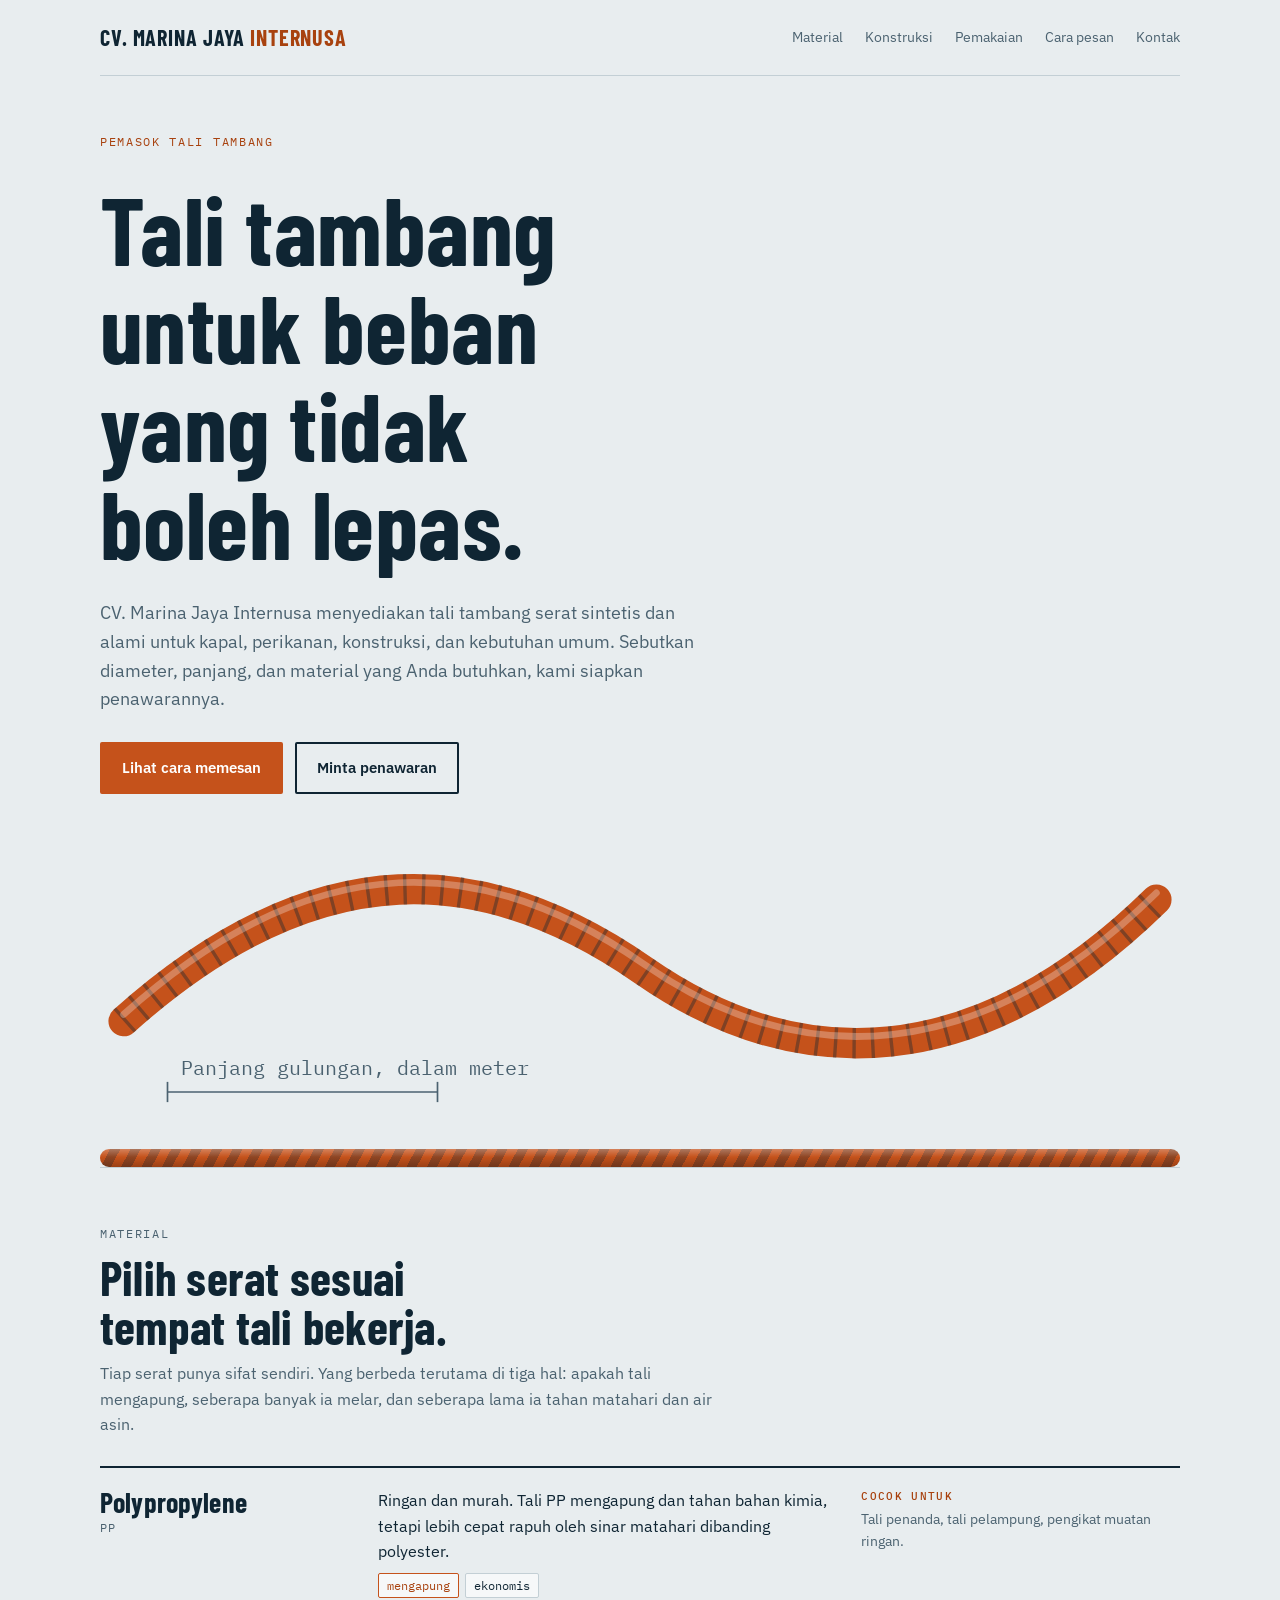
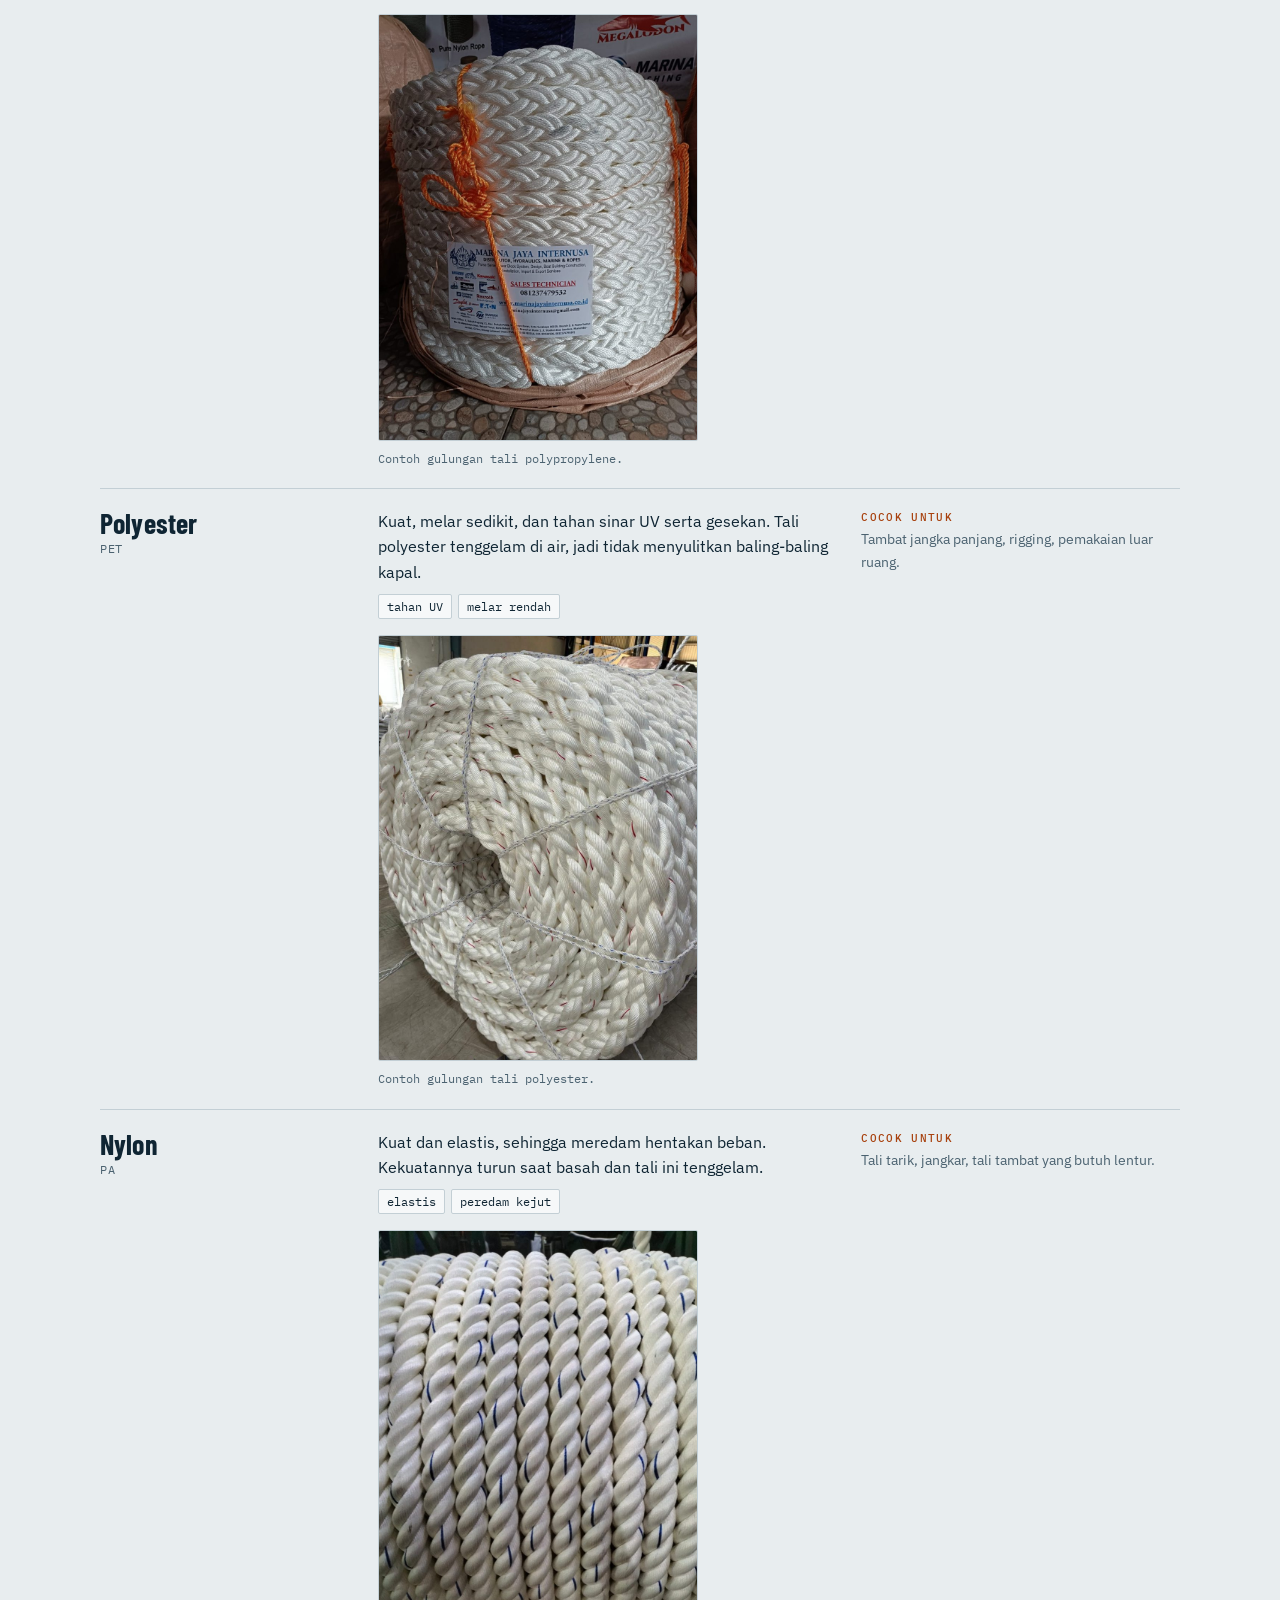
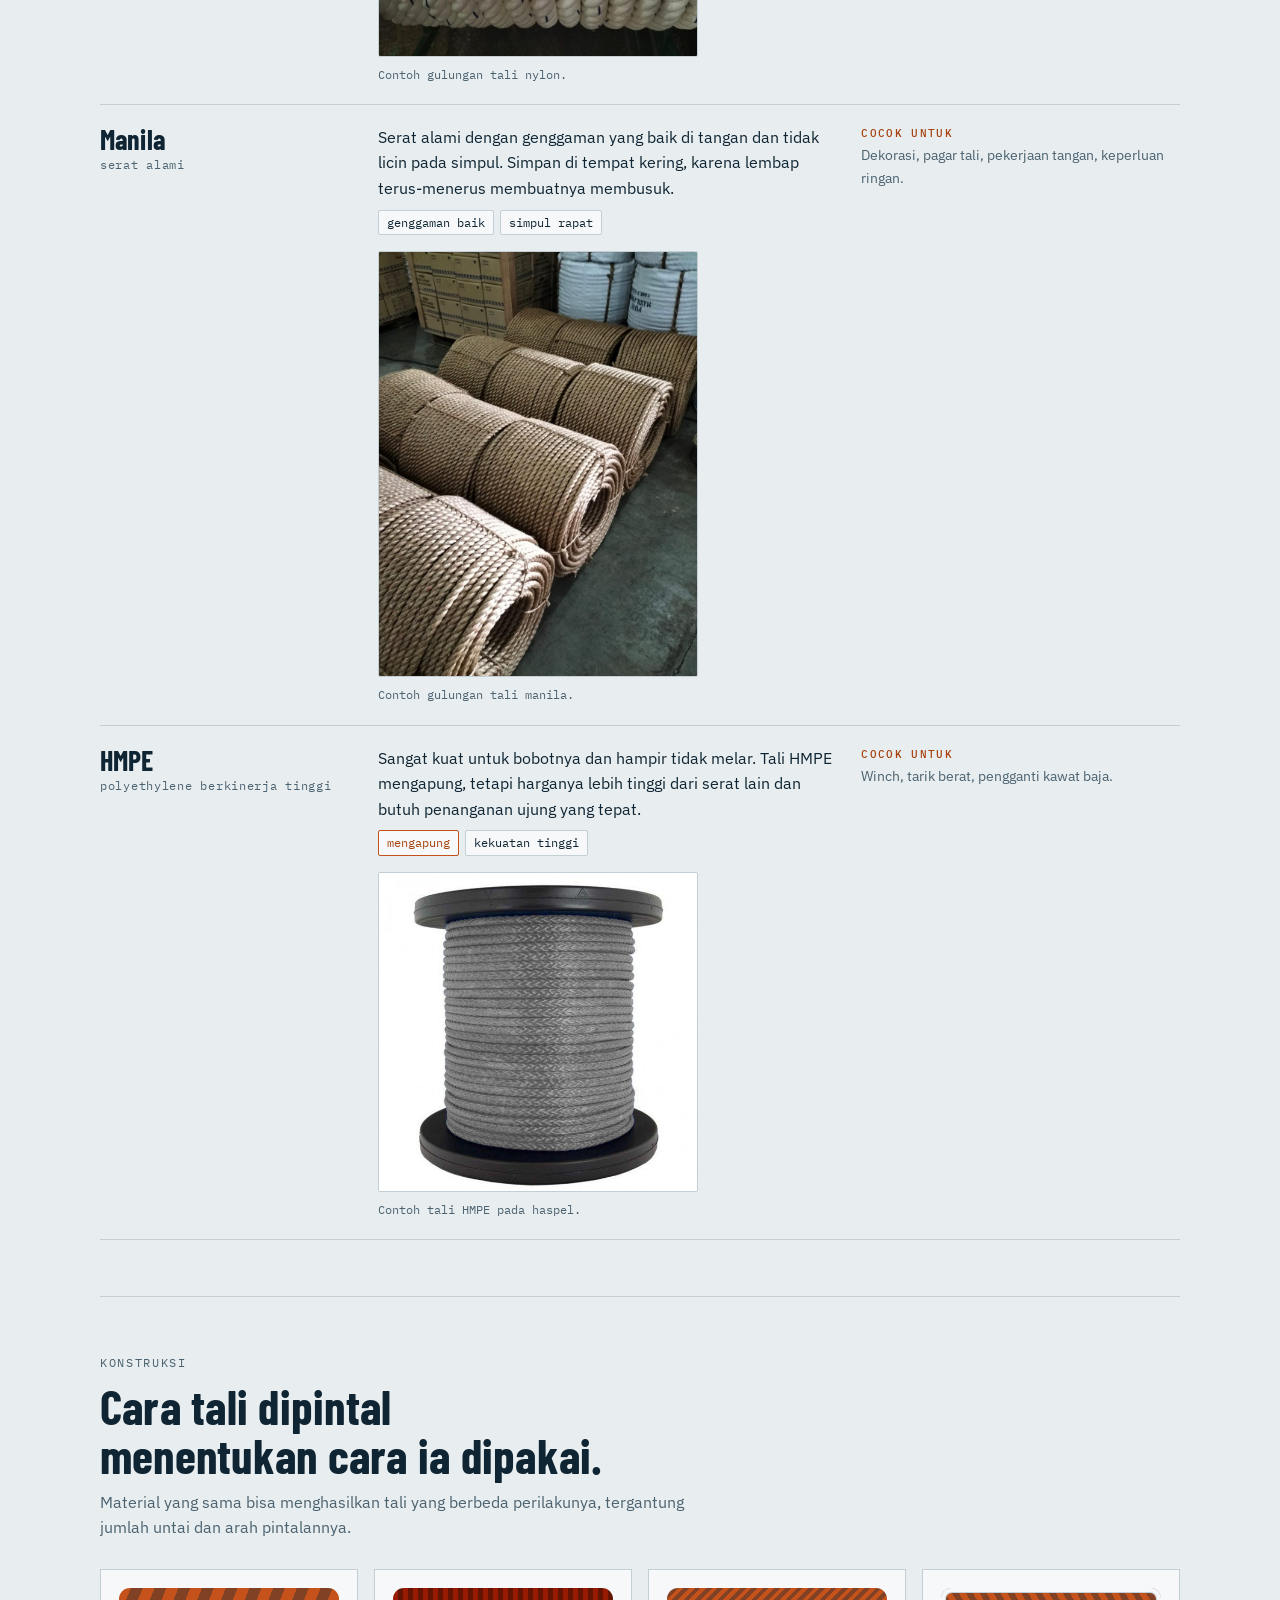
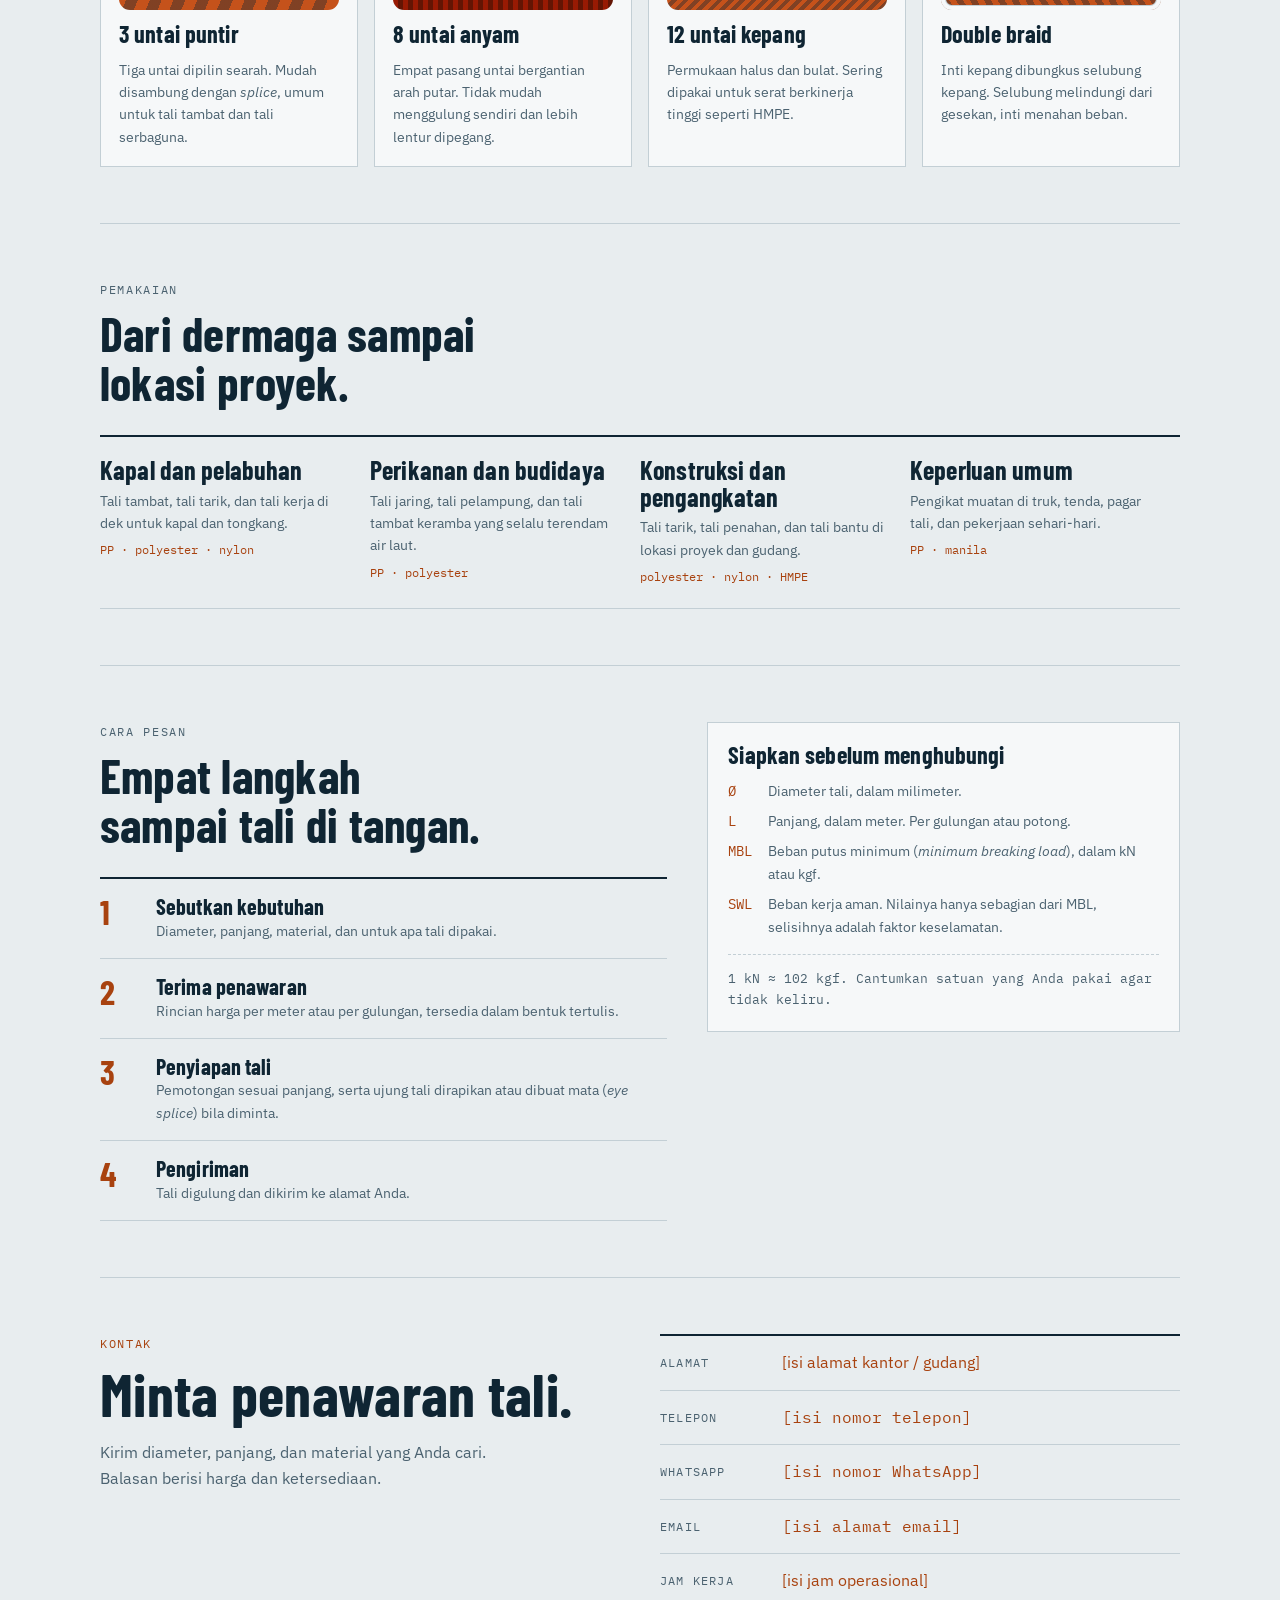
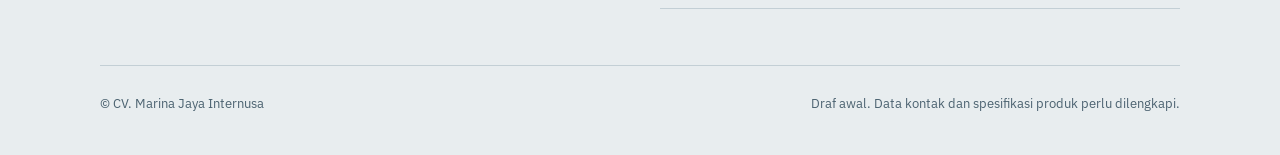
==== index.html @ fa36a3ee "Add files via upload" ====
<!doctype html><html><head><meta charset=utf8><meta name=viewport content="width=device-width,initial-scale=1,viewport-fit=cover"><style>:root{color-scheme:light;box-sizing:border-box;padding-top:env(safe-area-inset-top,0px);padding-bottom:env(safe-area-inset-bottom,0px)}html{scroll-padding-top:env(safe-area-inset-top,0px)}body{margin:0;padding:0;font:14px -apple-system,BlinkMacSystemFont,sans-serif;background:#fff;color:#000}img{max-width:100%}[hidden]:not([hidden=until-found i]){display:none!important}</style></head><body>
<title>CV. Marina Jaya Internusa</title>
<meta name="claude:viewport-fit-sides" content="cover">
<link rel="preconnect" href="https://fonts.googleapis.com">
<link rel="preconnect" href="https://fonts.gstatic.com" crossorigin>
<link rel="stylesheet" href="https://fonts.googleapis.com/css2?family=Barlow+Condensed:wght@500;600;700&family=IBM+Plex+Mono:wght@400;500&family=IBM+Plex+Sans:wght@400;500;600&display=swap">
<style>
/* Layout: lembar spesifikasi tali. Satu pita tali puntir di hero, sisanya baris-baris data yang rapi. */
:root {
  --bg: #E8EDEF;
  --surface: #F6F8F9;
  --fg: #0F2533;
  --muted: #4B6270;
  --line: #C3CFD5;
  --accent: #C5521B;
  --accent-fg: #FFFFFF;
  --accent-text: #A8420F;
  --strand: #0F2533;
  --f-display: "Barlow Condensed", "Arial Narrow", Arial, sans-serif;
  --f-body: "IBM Plex Sans", system-ui, -apple-system, "Segoe UI", sans-serif;
  --f-mono: "IBM Plex Mono", ui-monospace, "SFMono-Regular", Menlo, Consolas, monospace;
}
@media (prefers-color-scheme: dark) {
  :root:not([data-theme="light"]) {
    --bg: #0C1B25;
    --surface: #12242F;
    --fg: #E4ECEE;
    --muted: #9DB1BB;
    --line: #264252;
    --accent: #E0763A;
    --accent-fg: #0C1B25;
    --accent-text: #F09A66;
    --strand: #06121A;
    color-scheme: dark;
  }
}
:root[data-theme="dark"] {
  --bg: #0C1B25;
  --surface: #12242F;
  --fg: #E4ECEE;
  --muted: #9DB1BB;
  --line: #264252;
  --accent: #E0763A;
  --accent-fg: #0C1B25;
  --accent-text: #F09A66;
  --strand: #06121A;
  color-scheme: dark;
}

* { box-sizing: border-box; }
body {
  background: var(--bg);
  color: var(--fg);
  font-family: var(--f-body);
  font-size: 16px;
  line-height: 1.6;
  padding-left: max(16px, env(safe-area-inset-left, 0px));
  padding-right: max(16px, env(safe-area-inset-right, 0px));
  padding-block: 0;
}
.wrap { max-width: 1080px; margin: 0 auto; }
h1, h2, h3 { font-family: var(--f-display); font-weight: 700; line-height: 1.02; margin: 0; text-wrap: balance; letter-spacing: 0.005em; }
p { margin: 0; }
a { color: inherit; }
:focus-visible { outline: 3px solid var(--accent); outline-offset: 3px; }
.mono { font-family: var(--f-mono); font-variant-numeric: tabular-nums; }
.eyebrow { font-family: var(--f-mono); font-size: 12px; letter-spacing: 0.14em; text-transform: uppercase; color: var(--accent-text); }

/* header */
.top { display: flex; flex-wrap: wrap; align-items: center; justify-content: space-between; gap: 12px 24px; padding-block: 20px; border-bottom: 1px solid var(--line); }
.brand { font-family: var(--f-display); font-weight: 700; font-size: 22px; letter-spacing: 0.04em; text-transform: uppercase; text-decoration: none; }
.brand span { color: var(--accent-text); }
.nav { display: flex; flex-wrap: wrap; gap: 6px 22px; font-size: 14px; }
.nav a { text-decoration: none; color: var(--muted); padding-block: 4px; }
.nav a:hover { color: var(--fg); }

/* hero */
.hero { padding-block: 56px 40px; display: grid; gap: 28px; }
.hero h1 { font-size: clamp(44px, 9vw, 96px); max-width: 14ch; }
.hero p.lead { max-width: 56ch; color: var(--muted); font-size: 18px; }
.cta-row { display: flex; flex-wrap: wrap; gap: 12px; }
.btn { display: inline-block; font-family: var(--f-body); font-weight: 600; font-size: 15px; text-decoration: none; padding: 12px 20px; border: 2px solid var(--fg); border-radius: 2px; }
.btn.primary { background: var(--accent); color: var(--accent-fg); border-color: var(--accent); }
.btn:hover { filter: brightness(1.08); }
.rope-art { width: 100%; height: auto; display: block; }
.rope-art .core { fill: none; stroke: var(--accent); stroke-width: 18; stroke-linecap: round; }
.rope-art .twist { fill: none; stroke: var(--strand); stroke-width: 18; stroke-opacity: 0.38; stroke-dasharray: 2 9; }
.rope-art .shine { fill: none; stroke: #fff; stroke-opacity: 0.28; stroke-width: 4; stroke-linecap: round; transform: translate(0, -4px); }
.rope-art .dim { stroke: var(--muted); stroke-width: 1; fill: none; }
.rope-art text { fill: var(--muted); font-family: var(--f-mono); font-size: 12px; }

/* twisted band divider */
.band { height: 18px; border-radius: 9px; background:
  linear-gradient(180deg, rgba(255,255,255,.28), rgba(255,255,255,0) 45%, rgba(0,0,0,.22)),
  repeating-linear-gradient(118deg, var(--accent) 0 9px, color-mix(in srgb, var(--accent) 70%, var(--strand)) 9px 18px); }

/* sections */
section { padding-block: 56px; border-top: 1px solid var(--line); }
.sec-head { display: grid; gap: 10px; margin-bottom: 28px; max-width: 62ch; }
.sec-head h2 { font-size: clamp(32px, 5vw, 48px); }
.sec-head p { color: var(--muted); }

/* material rows */
.rows { display: grid; border-top: 2px solid var(--fg); }
.row { display: grid; grid-template-columns: minmax(0, 1.1fr) minmax(0, 2fr) minmax(0, 1.4fr); gap: 8px 28px; padding-block: 20px; border-bottom: 1px solid var(--line); }
.row h3 { font-size: 28px; }
.row h3 small { display: block; font-family: var(--f-mono); font-weight: 400; font-size: 12px; letter-spacing: 0.06em; color: var(--muted); margin-top: 6px; }
.row .use { font-size: 14px; color: var(--muted); }
.row .use b { display: block; font-family: var(--f-mono); font-weight: 500; font-size: 11px; letter-spacing: 0.12em; text-transform: uppercase; color: var(--accent-text); margin-bottom: 2px; }
.tags { display: flex; flex-wrap: wrap; gap: 6px; margin-top: 8px; }
.tag { font-family: var(--f-mono); font-size: 12px; padding: 2px 8px; border: 1px solid var(--line); border-radius: 2px; background: var(--surface); }
.tag.float { border-color: var(--accent); color: var(--accent-text); }

.photo { margin: 16px 0 0; max-width: 320px; }
.photo img { display: block; width: 100%; height: auto; aspect-ratio: 3 / 4; object-fit: cover; border: 1px solid var(--line); border-radius: 2px; background: var(--surface); }
.photo.sq img { aspect-ratio: 1 / 1; }
.photo figcaption { margin-top: 8px; font-family: var(--f-mono); font-size: 12px; color: var(--muted); }

/* constructions */
.cons { display: grid; grid-template-columns: repeat(auto-fit, minmax(220px, 1fr)); gap: 16px; }
.con { background: var(--surface); border: 1px solid var(--line); padding: 18px; display: grid; gap: 12px; align-content: start; min-width: 0; }
.con h3 { font-size: 24px; }
.con p { font-size: 14px; color: var(--muted); }
.con .sample { height: 22px; border-radius: 11px; }
.s3 { background: repeating-linear-gradient(112deg, var(--accent) 0 11px, color-mix(in srgb, var(--accent) 62%, var(--strand)) 11px 22px); }
.s8 { background: repeating-linear-gradient(90deg, var(--accent) 0 5px, color-mix(in srgb, var(--accent) 62%, var(--strand)) 5px 10px), var(--accent); background-blend-mode: multiply; }
.s12 { background: repeating-linear-gradient(135deg, var(--accent) 0 4px, color-mix(in srgb, var(--accent) 62%, var(--strand)) 4px 8px); }
.sdb { background: repeating-linear-gradient(60deg, var(--accent) 0 6px, color-mix(in srgb, var(--accent) 62%, var(--strand)) 6px 12px); box-shadow: inset 0 0 0 4px var(--surface), inset 0 0 0 5px var(--line); }

/* uses */
.uses { display: grid; grid-template-columns: repeat(auto-fit, minmax(240px, 1fr)); gap: 0; border-top: 2px solid var(--fg); }
.use-item { padding: 20px 20px 22px 0; border-bottom: 1px solid var(--line); display: grid; gap: 6px; align-content: start; min-width: 0; }
.use-item h3 { font-size: 26px; }
.use-item p { font-size: 14px; color: var(--muted); }
.use-item .mono { font-size: 12px; color: var(--accent-text); }

/* order steps */
.split { display: grid; grid-template-columns: minmax(0, 1.2fr) minmax(0, 1fr); gap: 40px; }
.steps { list-style: none; margin: 0; padding: 0; display: grid; gap: 0; counter-reset: s; border-top: 2px solid var(--fg); }
.steps li { counter-increment: s; display: grid; grid-template-columns: 44px minmax(0, 1fr); gap: 12px; padding-block: 16px; border-bottom: 1px solid var(--line); }
.steps li::before { content: counter(s); font-family: var(--f-display); font-weight: 700; font-size: 34px; line-height: 1; color: var(--accent-text); }
.steps h3 { font-size: 22px; margin-bottom: 2px; }
.steps p { font-size: 14px; color: var(--muted); }
.spec { background: var(--surface); border: 1px solid var(--line); padding: 20px; align-self: start; min-width: 0; }
.spec h3 { font-size: 24px; margin-bottom: 12px; }
.spec dl { margin: 0; display: grid; grid-template-columns: auto minmax(0, 1fr); gap: 8px 16px; font-size: 14px; }
.spec dt { font-family: var(--f-mono); color: var(--accent-text); }
.spec dd { margin: 0; color: var(--muted); }
.note { margin-top: 16px; padding-top: 14px; border-top: 1px dashed var(--line); font-size: 13px; color: var(--muted); }

/* contact */
.contact { display: grid; grid-template-columns: minmax(0, 1fr) minmax(0, 1fr); gap: 40px; }
.contact h2 { font-size: clamp(36px, 6vw, 60px); }
.fields { display: grid; gap: 0; border-top: 2px solid var(--fg); }
.field { display: grid; grid-template-columns: 110px minmax(0, 1fr); gap: 12px; padding-block: 14px; border-bottom: 1px solid var(--line); }
.field span:first-child { font-family: var(--f-mono); font-size: 12px; letter-spacing: 0.1em; text-transform: uppercase; color: var(--muted); padding-top: 3px; }
.field span:last-child { overflow-wrap: anywhere; user-select: all; }
.ph { color: var(--accent-text); }

footer { padding-block: 28px 40px; border-top: 1px solid var(--line); display: flex; flex-wrap: wrap; justify-content: space-between; gap: 8px 24px; font-size: 13px; color: var(--muted); }

@media (max-width: 760px) {
  .row { grid-template-columns: minmax(0, 1fr); }
  .split, .contact { grid-template-columns: minmax(0, 1fr); gap: 28px; }
  .hero { padding-block: 36px 28px; }
  section { padding-block: 40px; }
  .field { grid-template-columns: 90px minmax(0, 1fr); }
}
@media (prefers-reduced-motion: no-preference) {
  .btn { transition: filter .15s ease; }
}
</style>

<div class="wrap">
  <header class="top">
    <a class="brand" href="#atas">CV. Marina Jaya <span>Internusa</span></a>
    <nav class="nav" aria-label="Navigasi utama">
      <a href="#produk">Material</a>
      <a href="#konstruksi">Konstruksi</a>
      <a href="#pemakaian">Pemakaian</a>
      <a href="#pesan">Cara pesan</a>
      <a href="#kontak">Kontak</a>
    </nav>
  </header>

  <main id="atas">
    <div class="hero">
      <p class="eyebrow">Pemasok tali tambang</p>
      <h1>Tali tambang untuk beban yang tidak boleh lepas.</h1>
      <p class="lead">CV. Marina Jaya Internusa menyediakan tali tambang serat sintetis dan alami untuk kapal, perikanan, konstruksi, dan kebutuhan umum. Sebutkan diameter, panjang, dan material yang Anda butuhkan, kami siapkan penawarannya.</p>
      <div class="cta-row">
        <a class="btn primary" href="#pesan">Lihat cara memesan</a>
        <a class="btn" href="#kontak">Minta penawaran</a>
      </div>
      <svg class="rope-art" viewBox="0 0 640 170" role="img" aria-label="Ilustrasi tali puntir dengan penanda diameter">
        <path class="core" d="M14 118 C 130 14, 230 24, 322 88 S 520 150, 626 46"/>
        <path class="twist" d="M14 118 C 130 14, 230 24, 322 88 S 520 150, 626 46"/>
        <path class="shine" d="M14 118 C 130 14, 230 24, 322 88 S 520 150, 626 46"/>
        <line class="dim" x1="40" y1="160" x2="200" y2="160"/>
        <line class="dim" x1="40" y1="154" x2="40" y2="166"/>
        <line class="dim" x1="200" y1="154" x2="200" y2="166"/>
        <text x="48" y="150">Panjang gulungan, dalam meter</text>
      </svg>
    </div>
    <div class="band" aria-hidden="true"></div>

    <section id="produk">
      <div class="sec-head">
        <p class="eyebrow">Material</p>
        <h2>Pilih serat sesuai tempat tali bekerja.</h2>
        <p>Tiap serat punya sifat sendiri. Yang berbeda terutama di tiga hal: apakah tali mengapung, seberapa banyak ia melar, dan seberapa lama ia tahan matahari dan air asin.</p>
      </div>
      <div class="rows">
        <article class="row">
          <h3>Polypropylene<small>PP</small></h3>
          <div>
            <p>Ringan dan murah. Tali PP mengapung dan tahan bahan kimia, tetapi lebih cepat rapuh oleh sinar matahari dibanding polyester.</p>
            <div class="tags"><span class="tag float">mengapung</span><span class="tag">ekonomis</span></div>
            <figure class="photo">
              <img src="[data-uri]" width="900" height="1200" loading="lazy" alt="Gulungan tali polypropylene putih dengan anyaman tebal, diikat tali oranye, dengan label CV. Marina Jaya Internusa di bagian depan.">
              <figcaption>Contoh gulungan tali polypropylene.</figcaption>
            </figure>
          </div>
          <p class="use"><b>Cocok untuk</b>Tali penanda, tali pelampung, pengikat muatan ringan.</p>
        </article>
        <article class="row">
          <h3>Polyester<small>PET</small></h3>
          <div>
            <p>Kuat, melar sedikit, dan tahan sinar UV serta gesekan. Tali polyester tenggelam di air, jadi tidak menyulitkan baling-baling kapal.</p>
            <div class="tags"><span class="tag">tahan UV</span><span class="tag">melar rendah</span></div>
            <figure class="photo">
              <img src="[data-uri]" width="900" height="1131" loading="lazy" alt="Gulungan tali polyester putih dengan anyaman tebal, diikat tali tipis, dengan benang penanda merah.">
              <figcaption>Contoh gulungan tali polyester.</figcaption>
            </figure>
          </div>
          <p class="use"><b>Cocok untuk</b>Tambat jangka panjang, rigging, pemakaian luar ruang.</p>
        </article>
        <article class="row">
          <h3>Nylon<small>PA</small></h3>
          <div>
            <p>Kuat dan elastis, sehingga meredam hentakan beban. Kekuatannya turun saat basah dan tali ini tenggelam.</p>
            <div class="tags"><span class="tag">elastis</span><span class="tag">peredam kejut</span></div>
            <figure class="photo">
              <img src="[data-uri]" width="900" height="1135" loading="lazy" alt="Gulungan tali nylon putih tiga untai puntir dengan benang penanda biru di sepanjang tali.">
              <figcaption>Contoh gulungan tali nylon.</figcaption>
            </figure>
          </div>
          <p class="use"><b>Cocok untuk</b>Tali tarik, jangkar, tali tambat yang butuh lentur.</p>
        </article>
        <article class="row">
          <h3>Manila<small>serat alami</small></h3>
          <div>
            <p>Serat alami dengan genggaman yang baik di tangan dan tidak licin pada simpul. Simpan di tempat kering, karena lembap terus-menerus membuatnya membusuk.</p>
            <div class="tags"><span class="tag">genggaman baik</span><span class="tag">simpul rapat</span></div>
            <figure class="photo">
              <img src="[data-uri]" width="900" height="1138" loading="lazy" alt="Deretan gulungan tali manila berwarna cokelat keemasan tersusun di lantai gudang.">
              <figcaption>Contoh gulungan tali manila.</figcaption>
            </figure>
          </div>
          <p class="use"><b>Cocok untuk</b>Dekorasi, pagar tali, pekerjaan tangan, keperluan ringan.</p>
        </article>
        <article class="row">
          <h3>HMPE<small>polyethylene berkinerja tinggi</small></h3>
          <div>
            <p>Sangat kuat untuk bobotnya dan hampir tidak melar. Tali HMPE mengapung, tetapi harganya lebih tinggi dari serat lain dan butuh penanganan ujung yang tepat.</p>
            <div class="tags"><span class="tag float">mengapung</span><span class="tag">kekuatan tinggi</span></div>
            <figure class="photo sq">
              <img src="[data-uri]" width="600" height="600" loading="lazy" alt="Tali HMPE abu-abu kepang rapat tergulung pada haspel hitam.">
              <figcaption>Contoh tali HMPE pada haspel.</figcaption>
            </figure>
          </div>
          <p class="use"><b>Cocok untuk</b>Winch, tarik berat, pengganti kawat baja.</p>
        </article>
      </div>
    </section>

    <section id="konstruksi">
      <div class="sec-head">
        <p class="eyebrow">Konstruksi</p>
        <h2>Cara tali dipintal menentukan cara ia dipakai.</h2>
        <p>Material yang sama bisa menghasilkan tali yang berbeda perilakunya, tergantung jumlah untai dan arah pintalannya.</p>
      </div>
      <div class="cons">
        <article class="con">
          <div class="sample s3" aria-hidden="true"></div>
          <h3>3 untai puntir</h3>
          <p>Tiga untai dipilin searah. Mudah disambung dengan <i>splice</i>, umum untuk tali tambat dan tali serbaguna.</p>
        </article>
        <article class="con">
          <div class="sample s8" aria-hidden="true"></div>
          <h3>8 untai anyam</h3>
          <p>Empat pasang untai bergantian arah putar. Tidak mudah menggulung sendiri dan lebih lentur dipegang.</p>
        </article>
        <article class="con">
          <div class="sample s12" aria-hidden="true"></div>
          <h3>12 untai kepang</h3>
          <p>Permukaan halus dan bulat. Sering dipakai untuk serat berkinerja tinggi seperti HMPE.</p>
        </article>
        <article class="con">
          <div class="sample sdb" aria-hidden="true"></div>
          <h3>Double braid</h3>
          <p>Inti kepang dibungkus selubung kepang. Selubung melindungi dari gesekan, inti menahan beban.</p>
        </article>
      </div>
    </section>

    <section id="pemakaian">
      <div class="sec-head">
        <p class="eyebrow">Pemakaian</p>
        <h2>Dari dermaga sampai lokasi proyek.</h2>
      </div>
      <div class="uses">
        <article class="use-item">
          <h3>Kapal dan pelabuhan</h3>
          <p>Tali tambat, tali tarik, dan tali kerja di dek untuk kapal dan tongkang.</p>
          <span class="mono">PP · polyester · nylon</span>
        </article>
        <article class="use-item">
          <h3>Perikanan dan budidaya</h3>
          <p>Tali jaring, tali pelampung, dan tali tambat keramba yang selalu terendam air laut.</p>
          <span class="mono">PP · polyester</span>
        </article>
        <article class="use-item">
          <h3>Konstruksi dan pengangkatan</h3>
          <p>Tali tarik, tali penahan, dan tali bantu di lokasi proyek dan gudang.</p>
          <span class="mono">polyester · nylon · HMPE</span>
        </article>
        <article class="use-item">
          <h3>Keperluan umum</h3>
          <p>Pengikat muatan di truk, tenda, pagar tali, dan pekerjaan sehari-hari.</p>
          <span class="mono">PP · manila</span>
        </article>
      </div>
    </section>

    <section id="pesan">
      <div class="split">
        <div>
          <div class="sec-head">
            <p class="eyebrow">Cara pesan</p>
            <h2>Empat langkah sampai tali di tangan.</h2>
          </div>
          <ol class="steps">
            <li><div><h3>Sebutkan kebutuhan</h3><p>Diameter, panjang, material, dan untuk apa tali dipakai.</p></div></li>
            <li><div><h3>Terima penawaran</h3><p>Rincian harga per meter atau per gulungan, tersedia dalam bentuk tertulis.</p></div></li>
            <li><div><h3>Penyiapan tali</h3><p>Pemotongan sesuai panjang, serta ujung tali dirapikan atau dibuat mata (<i>eye splice</i>) bila diminta.</p></div></li>
            <li><div><h3>Pengiriman</h3><p>Tali digulung dan dikirim ke alamat Anda.</p></div></li>
          </ol>
        </div>
        <aside class="spec" aria-label="Info yang perlu disiapkan">
          <h3>Siapkan sebelum menghubungi</h3>
          <dl>
            <dt>Ø</dt><dd>Diameter tali, dalam milimeter.</dd>
            <dt>L</dt><dd>Panjang, dalam meter. Per gulungan atau potong.</dd>
            <dt>MBL</dt><dd>Beban putus minimum (<i>minimum breaking load</i>), dalam kN atau kgf.</dd>
            <dt>SWL</dt><dd>Beban kerja aman. Nilainya hanya sebagian dari MBL, selisihnya adalah faktor keselamatan.</dd>
          </dl>
          <p class="note mono">1 kN ≈ 102 kgf. Cantumkan satuan yang Anda pakai agar tidak keliru.</p>
        </aside>
      </div>
    </section>

    <section id="kontak">
      <div class="contact">
        <div>
          <p class="eyebrow">Kontak</p>
          <h2 style="margin-top:10px">Minta penawaran tali.</h2>
          <p style="color:var(--muted);margin-top:16px;max-width:44ch">Kirim diameter, panjang, dan material yang Anda cari. Balasan berisi harga dan ketersediaan.</p>
        </div>
        <div class="fields">
          <div class="field"><span>Alamat</span><span class="ph">[isi alamat kantor / gudang]</span></div>
          <div class="field"><span>Telepon</span><span class="ph mono">[isi nomor telepon]</span></div>
          <div class="field"><span>WhatsApp</span><span class="ph mono">[isi nomor WhatsApp]</span></div>
          <div class="field"><span>Email</span><span class="ph mono">[isi alamat email]</span></div>
          <div class="field"><span>Jam kerja</span><span class="ph">[isi jam operasional]</span></div>
        </div>
      </div>
    </section>
  </main>

  <footer>
    <span>© CV. Marina Jaya Internusa</span>
    <span>Draf awal. Data kontak dan spesifikasi produk perlu dilengkapi.</span>
  </footer>
</div>

</body></html>
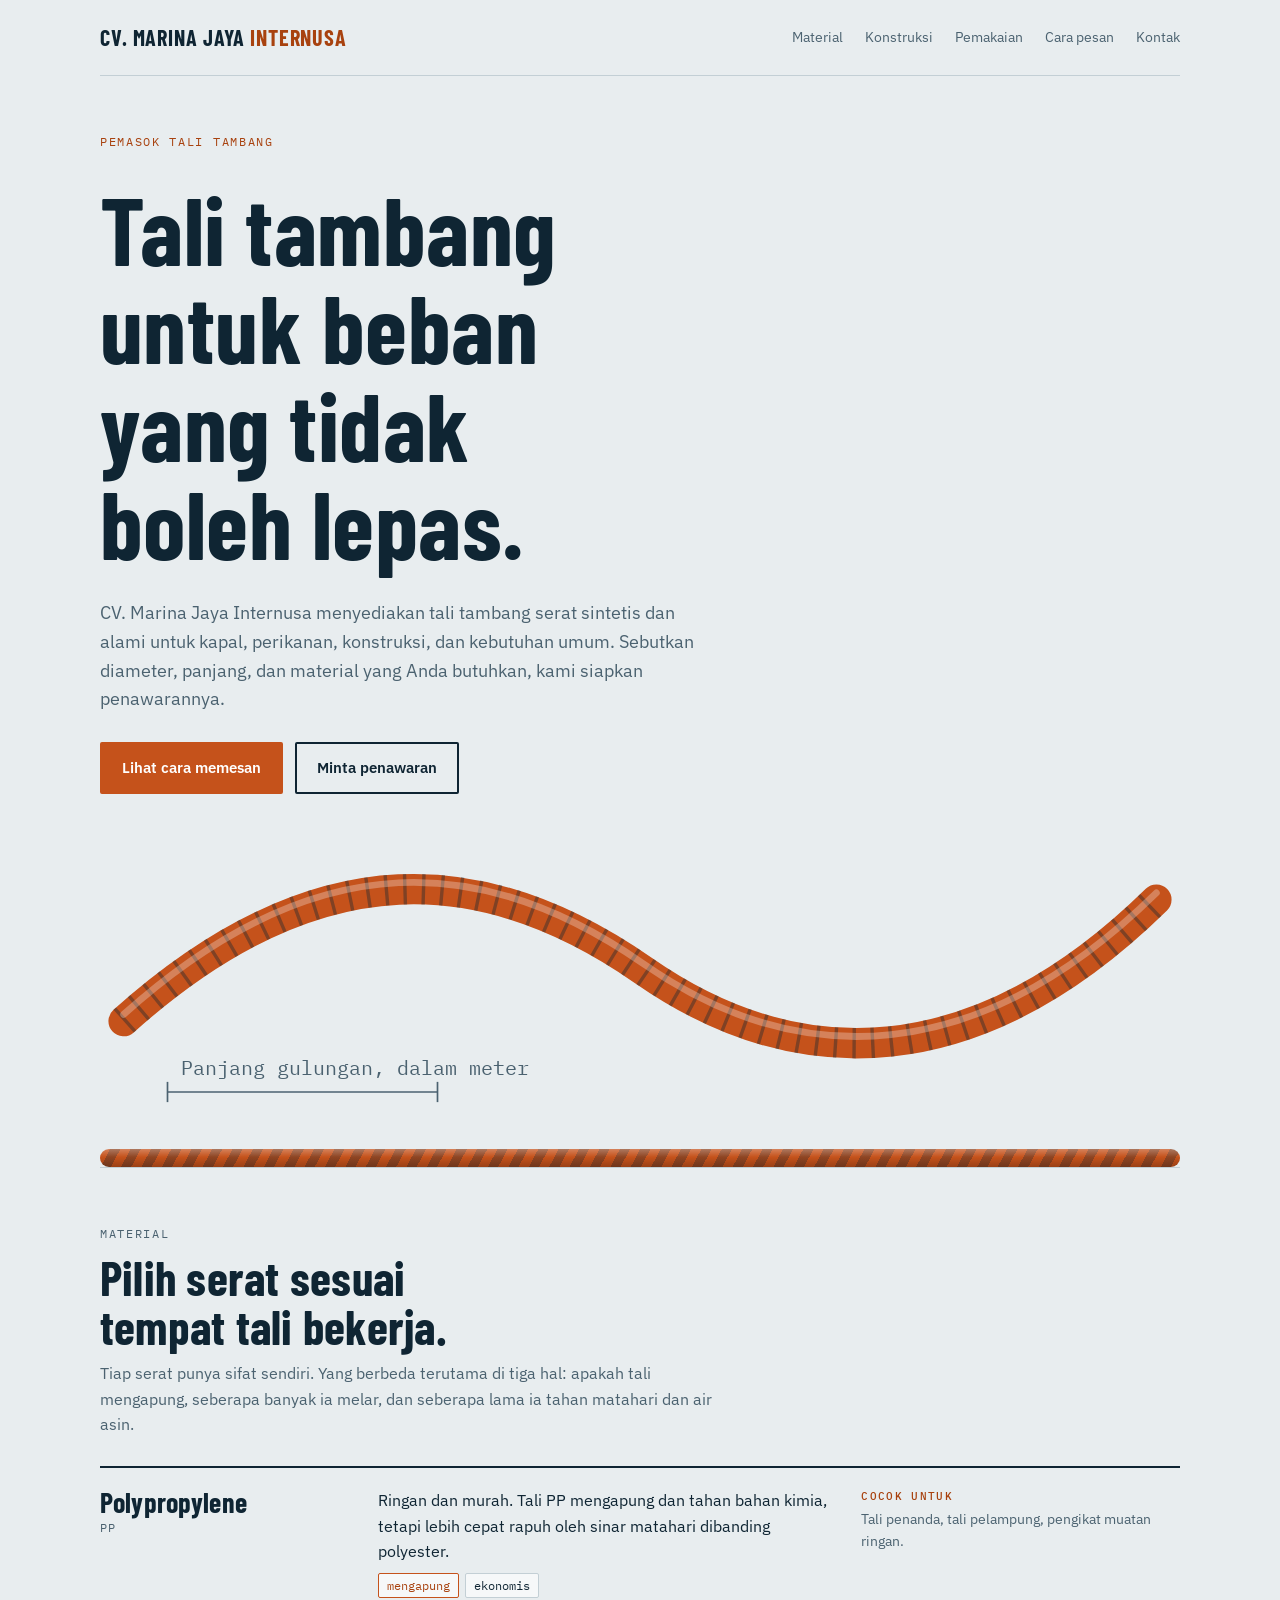
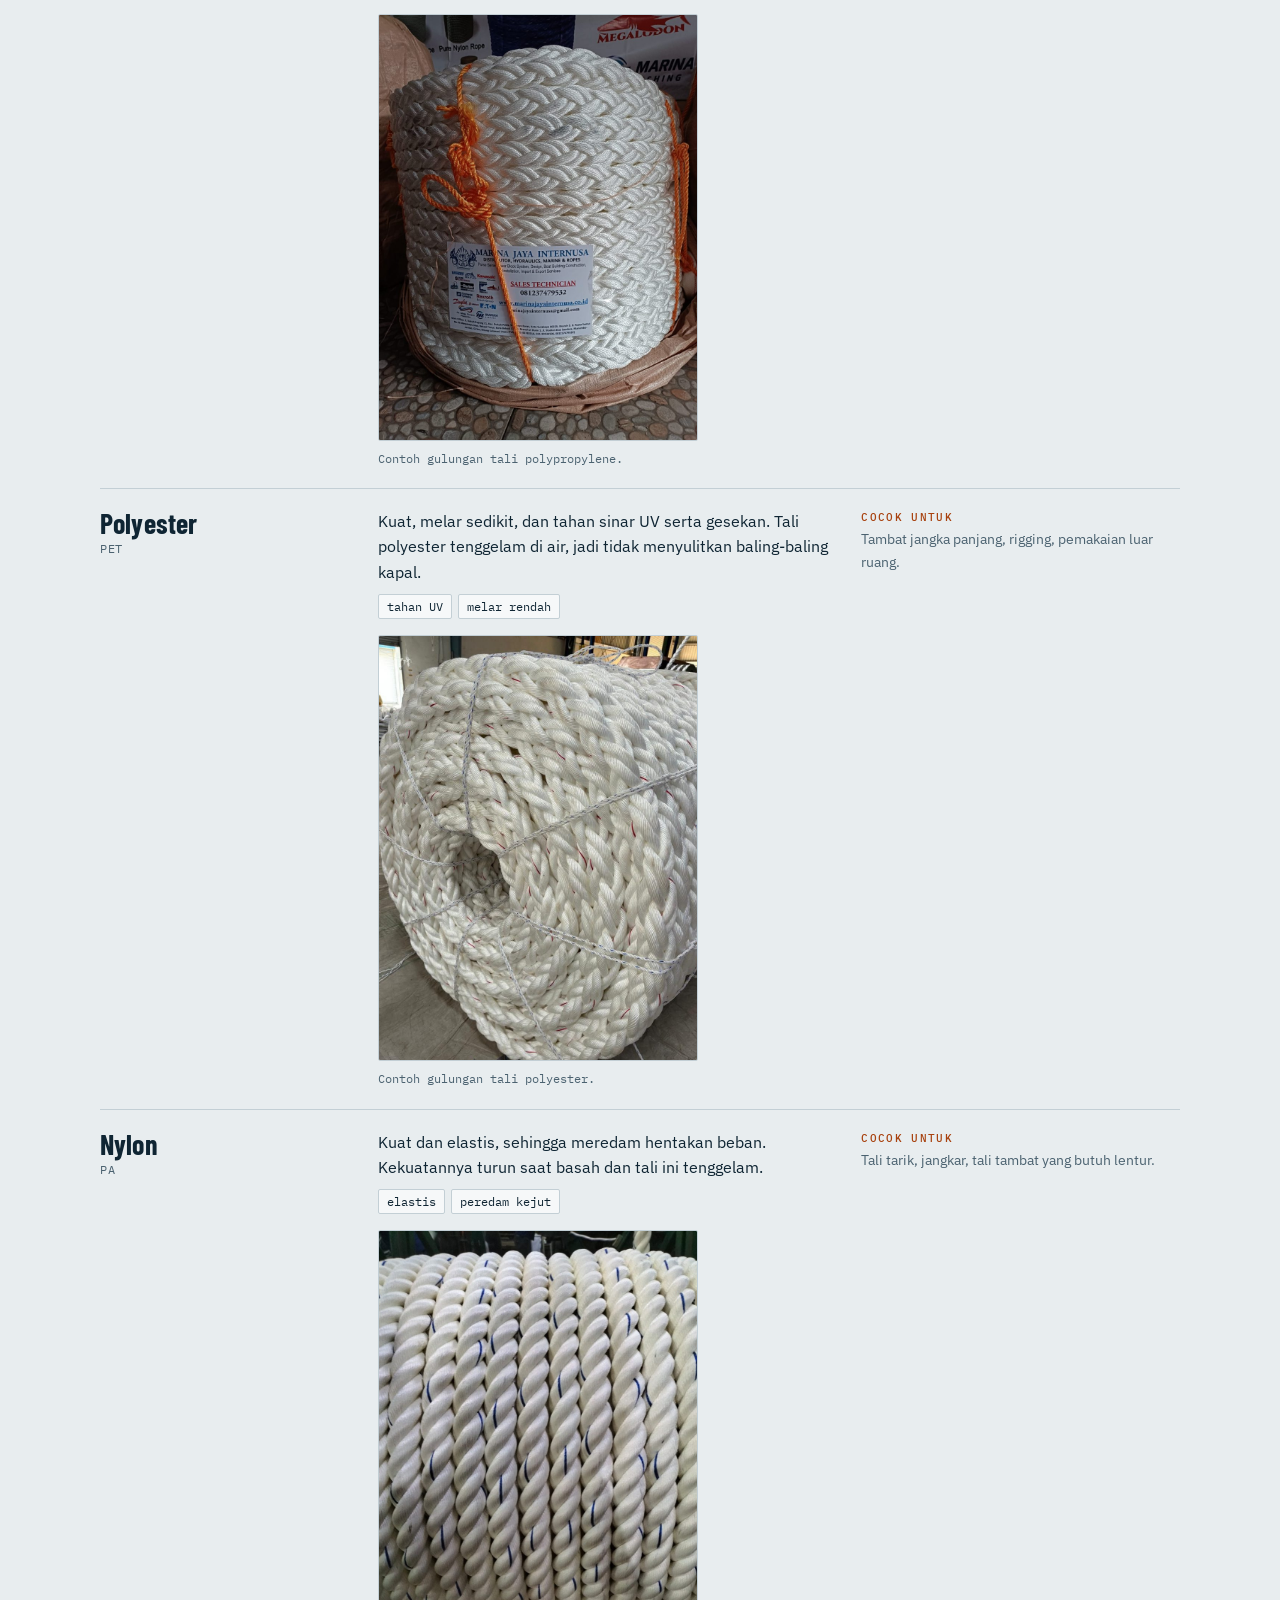
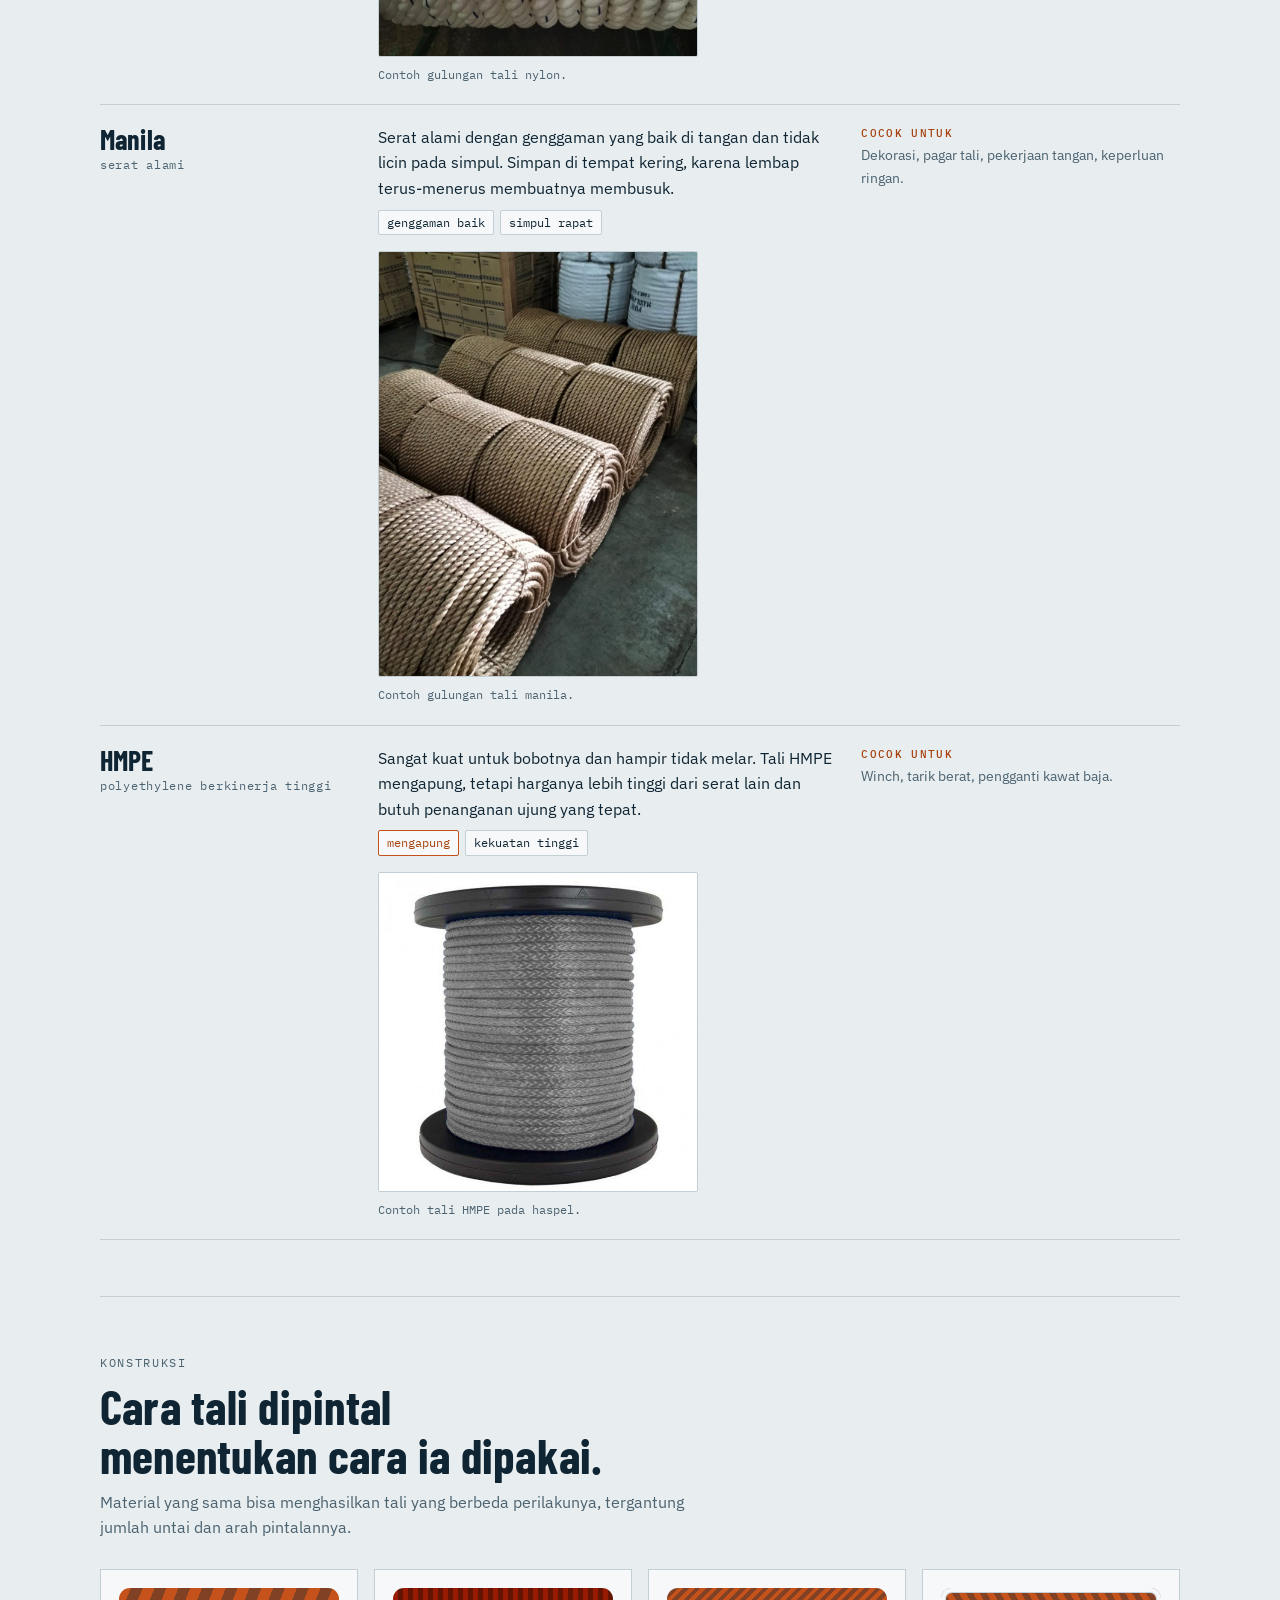
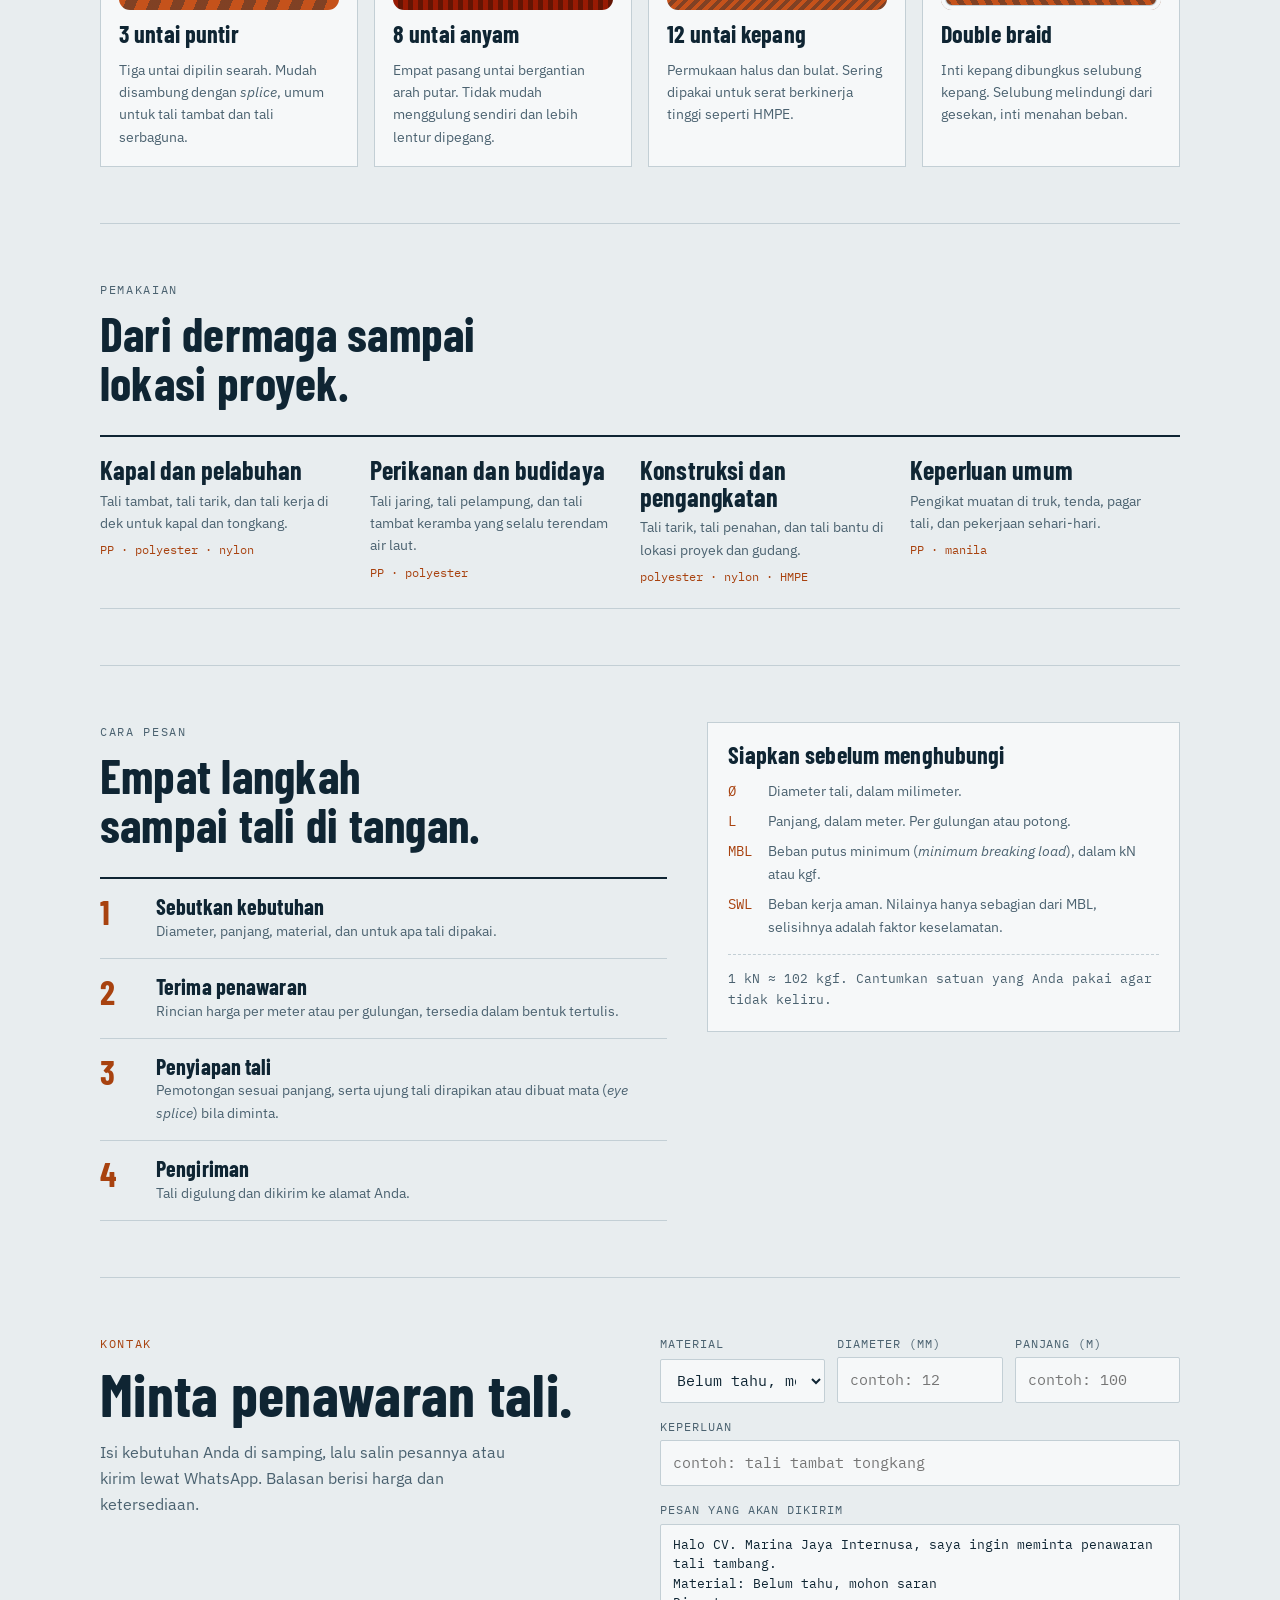
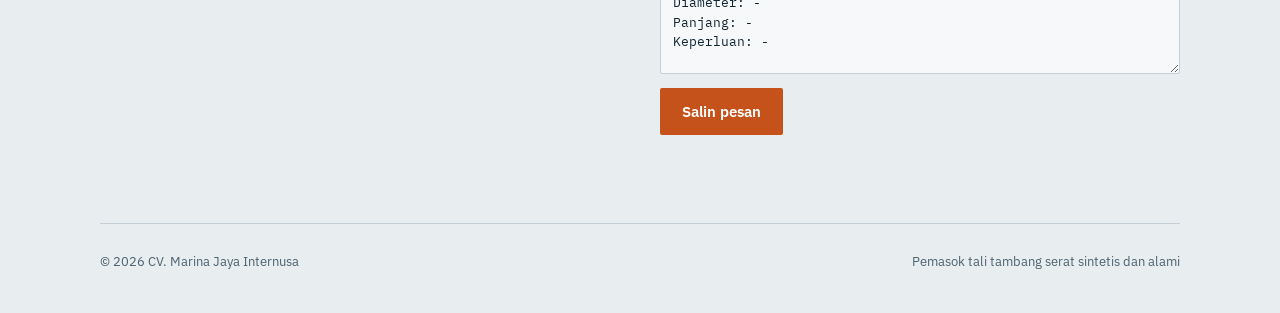
==== commit 9ca0f7d0: "Perbarui halaman: formulir penawaran, perbaikan footer, README" ====
--- a/index.html
+++ b/index.html
@@ -157,6 +157,16 @@
 .field span:last-child { overflow-wrap: anywhere; user-select: all; }
 .ph { color: var(--accent-text); }
 
+/* quote builder */
+.quote { display: grid; gap: 14px; min-width: 0; }
+.quote-grid { display: grid; grid-template-columns: repeat(auto-fit, minmax(140px, 1fr)); gap: 12px; }
+.quote label { display: grid; gap: 4px; min-width: 0; font-family: var(--f-mono); font-size: 12px; letter-spacing: 0.08em; text-transform: uppercase; color: var(--muted); }
+.quote input, .quote select, .quote textarea { font: inherit; font-size: 15px; letter-spacing: 0; text-transform: none; color: var(--fg); background: var(--surface); border: 1px solid var(--line); border-radius: 2px; padding: 10px 12px; width: 100%; min-width: 0; }
+.quote textarea { min-height: 150px; resize: vertical; font-family: var(--f-mono); font-size: 13px; line-height: 1.5; }
+button.btn { font-family: var(--f-body); font-size: 15px; font-weight: 600; background: transparent; color: var(--fg); cursor: pointer; }
+.status { font-size: 13px; color: var(--muted); min-height: 1.4em; }
+.contact .fields { margin-top: 28px; }
+
 footer { padding-block: 28px 40px; border-top: 1px solid var(--line); display: flex; flex-wrap: wrap; justify-content: space-between; gap: 8px 24px; font-size: 13px; color: var(--muted); }
 
 @media (max-width: 760px) {
@@ -365,23 +375,104 @@
         <div>
           <p class="eyebrow">Kontak</p>
           <h2 style="margin-top:10px">Minta penawaran tali.</h2>
-          <p style="color:var(--muted);margin-top:16px;max-width:44ch">Kirim diameter, panjang, dan material yang Anda cari. Balasan berisi harga dan ketersediaan.</p>
+          <p style="color:var(--muted);margin-top:16px;max-width:44ch">Isi kebutuhan Anda di samping, lalu salin pesannya atau kirim lewat WhatsApp. Balasan berisi harga dan ketersediaan.</p>
+          <div class="fields" id="kontak-fields" hidden></div>
         </div>
-        <div class="fields">
-          <div class="field"><span>Alamat</span><span class="ph">[isi alamat kantor / gudang]</span></div>
-          <div class="field"><span>Telepon</span><span class="ph mono">[isi nomor telepon]</span></div>
-          <div class="field"><span>WhatsApp</span><span class="ph mono">[isi nomor WhatsApp]</span></div>
-          <div class="field"><span>Email</span><span class="ph mono">[isi alamat email]</span></div>
-          <div class="field"><span>Jam kerja</span><span class="ph">[isi jam operasional]</span></div>
+        <div class="quote">
+          <div class="quote-grid">
+            <label for="q-material">Material
+              <select id="q-material">
+                <option>Belum tahu, mohon saran</option>
+                <option>Polypropylene (PP)</option>
+                <option>Polyester</option>
+                <option>Nylon</option>
+                <option>Manila</option>
+                <option>HMPE</option>
+              </select>
+            </label>
+            <label for="q-diameter">Diameter (mm)
+              <input id="q-diameter" type="text" inputmode="decimal" placeholder="contoh: 12" autocomplete="off">
+            </label>
+            <label for="q-panjang">Panjang (m)
+              <input id="q-panjang" type="text" inputmode="decimal" placeholder="contoh: 100" autocomplete="off">
+            </label>
+          </div>
+          <label for="q-pakai">Keperluan
+            <input id="q-pakai" type="text" placeholder="contoh: tali tambat tongkang" autocomplete="off">
+          </label>
+          <label for="q-pesan">Pesan yang akan dikirim
+            <textarea id="q-pesan" readonly></textarea>
+          </label>
+          <div class="cta-row">
+            <button class="btn primary" id="q-salin" type="button">Salin pesan</button>
+            <a class="btn" id="q-wa" href="#kontak" target="_blank" rel="noopener" hidden>Kirim lewat WhatsApp</a>
+          </div>
+          <p class="status" id="q-status" role="status" aria-live="polite"></p>
         </div>
       </div>
     </section>
   </main>
 
   <footer>
-    <span>© CV. Marina Jaya Internusa</span>
-    <span>Draf awal. Data kontak dan spesifikasi produk perlu dilengkapi.</span>
+    <span>© 2026 CV. Marina Jaya Internusa</span>
+    <span>Pemasok tali tambang serat sintetis dan alami</span>
   </footer>
 </div>
 
-</body></html>+<script>
+/* Isi data kontak di sini. Baris yang kosong tidak ditampilkan.
+   wa: nomor WhatsApp format internasional tanpa tanda +, contoh "6281234567890". */
+const KONTAK = { alamat: "", telepon: "", wa: "", email: "", jam: "" };
+
+(function () {
+  var $ = function (id) { return document.getElementById(id); };
+  var mat = $("q-material"), dia = $("q-diameter"), pan = $("q-panjang"), pakai = $("q-pakai");
+  var out = $("q-pesan"), salin = $("q-salin"), wa = $("q-wa"), status = $("q-status");
+
+  function pesan() {
+    var d = dia.value.trim(), p = pan.value.trim(), k = pakai.value.trim();
+    return [
+      "Halo CV. Marina Jaya Internusa, saya ingin meminta penawaran tali tambang.",
+      "Material: " + mat.value,
+      "Diameter: " + (d ? d + " mm" : "-"),
+      "Panjang: " + (p ? p + " m" : "-"),
+      "Keperluan: " + (k || "-")
+    ].join("\n");
+  }
+  function refresh() {
+    var t = pesan();
+    out.value = t;
+    if (KONTAK.wa) wa.href = "https://wa.me/" + KONTAK.wa.replace(/\D/g, "") + "?text=" + encodeURIComponent(t);
+  }
+  [mat, dia, pan, pakai].forEach(function (el) { el.addEventListener("input", refresh); });
+
+  salin.addEventListener("click", function () {
+    function fallback() {
+      out.focus(); out.select();
+      var ok = false;
+      try { ok = document.execCommand("copy"); } catch (e) {}
+      status.textContent = ok ? "Pesan disalin." : "Pesan sudah terpilih. Salin dengan Ctrl+C atau tekan lama.";
+    }
+    try {
+      navigator.clipboard.writeText(out.value).then(function () { status.textContent = "Pesan disalin."; }, fallback);
+    } catch (e) { fallback(); }
+  });
+
+  if (KONTAK.wa) wa.hidden = false;
+
+  var rows = [["Alamat", KONTAK.alamat], ["Telepon", KONTAK.telepon], ["WhatsApp", KONTAK.wa], ["Email", KONTAK.email], ["Jam kerja", KONTAK.jam]];
+  var box = $("kontak-fields"), shown = 0;
+  rows.forEach(function (r) {
+    if (!r[1]) return;
+    var row = document.createElement("div"); row.className = "field";
+    var a = document.createElement("span"); a.textContent = r[0];
+    var b = document.createElement("span"); b.textContent = r[1];
+    if (r[0] !== "Alamat" && r[0] !== "Jam kerja") b.className = "mono";
+    row.appendChild(a); row.appendChild(b); box.appendChild(row); shown++;
+  });
+  box.hidden = shown === 0;
+  refresh();
+})();
+</script>
+
+</body></html>
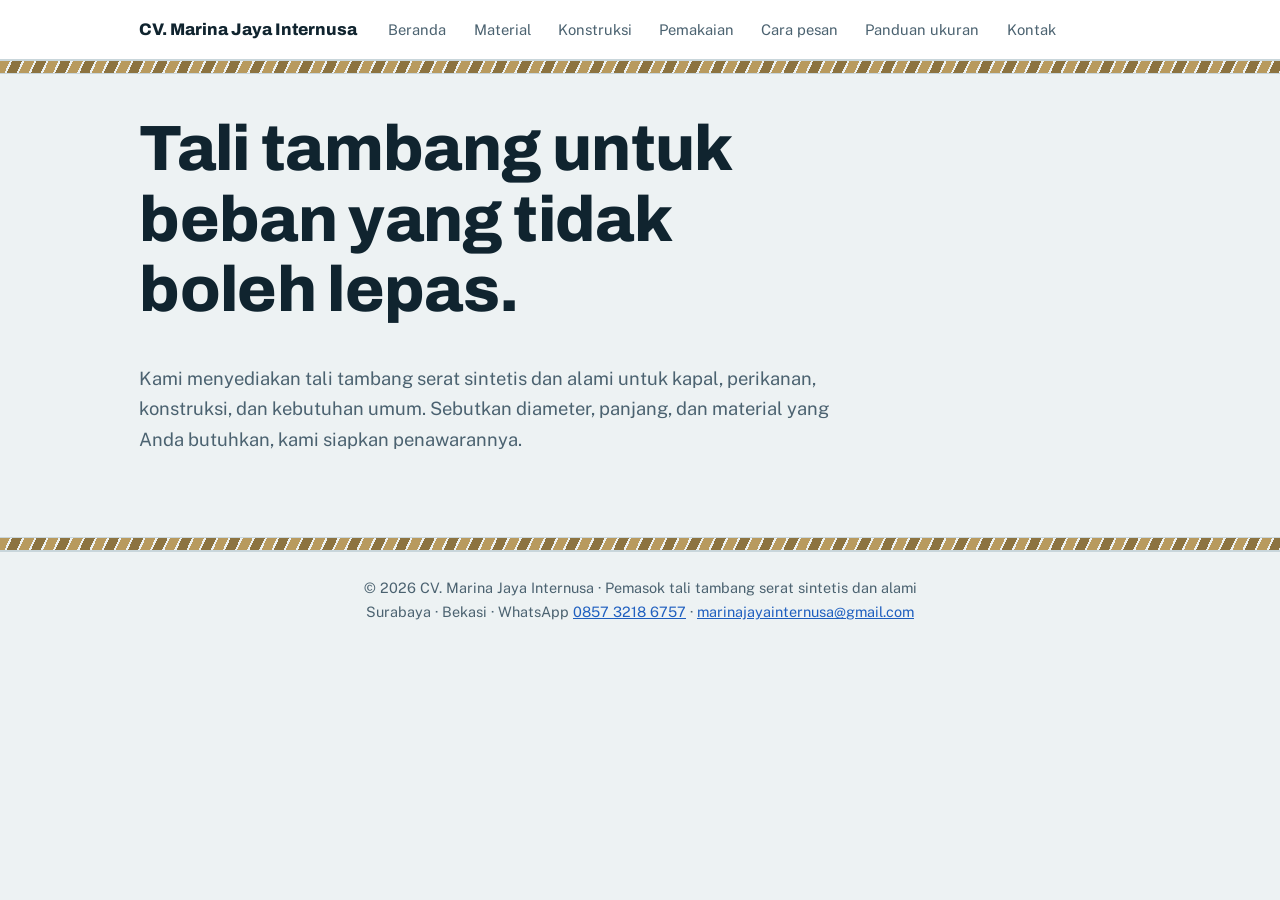
==== commit 2a377799: "Add files via upload" ====
--- a/index.html
+++ b/index.html
@@ -1,478 +1,28 @@
-<!doctype html><html><head><meta charset=utf8><meta name=viewport content="width=device-width,initial-scale=1,viewport-fit=cover"><style>:root{color-scheme:light;box-sizing:border-box;padding-top:env(safe-area-inset-top,0px);padding-bottom:env(safe-area-inset-bottom,0px)}html{scroll-padding-top:env(safe-area-inset-top,0px)}body{margin:0;padding:0;font:14px -apple-system,BlinkMacSystemFont,sans-serif;background:#fff;color:#000}img{max-width:100%}[hidden]:not([hidden=until-found i]){display:none!important}</style></head><body>
-<title>CV. Marina Jaya Internusa</title>
-<meta name="claude:viewport-fit-sides" content="cover">
+<!DOCTYPE html>
+<html lang="id">
+<head>
+<meta charset="utf-8">
+<meta name="viewport" content="width=device-width, initial-scale=1, viewport-fit=cover">
+<title>CV. Marina Jaya Internusa – Pemasok tali tambang</title>
 <link rel="preconnect" href="https://fonts.googleapis.com">
-<link rel="preconnect" href="https://fonts.gstatic.com" crossorigin>
-<link rel="stylesheet" href="https://fonts.googleapis.com/css2?family=Barlow+Condensed:wght@500;600;700&family=IBM+Plex+Mono:wght@400;500&family=IBM+Plex+Sans:wght@400;500;600&display=swap">
-<style>
-/* Layout: lembar spesifikasi tali. Satu pita tali puntir di hero, sisanya baris-baris data yang rapi. */
-:root {
-  --bg: #E8EDEF;
-  --surface: #F6F8F9;
-  --fg: #0F2533;
-  --muted: #4B6270;
-  --line: #C3CFD5;
-  --accent: #C5521B;
-  --accent-fg: #FFFFFF;
-  --accent-text: #A8420F;
-  --strand: #0F2533;
-  --f-display: "Barlow Condensed", "Arial Narrow", Arial, sans-serif;
-  --f-body: "IBM Plex Sans", system-ui, -apple-system, "Segoe UI", sans-serif;
-  --f-mono: "IBM Plex Mono", ui-monospace, "SFMono-Regular", Menlo, Consolas, monospace;
-}
-@media (prefers-color-scheme: dark) {
-  :root:not([data-theme="light"]) {
-    --bg: #0C1B25;
-    --surface: #12242F;
-    --fg: #E4ECEE;
-    --muted: #9DB1BB;
-    --line: #264252;
-    --accent: #E0763A;
-    --accent-fg: #0C1B25;
-    --accent-text: #F09A66;
-    --strand: #06121A;
-    color-scheme: dark;
-  }
-}
-:root[data-theme="dark"] {
-  --bg: #0C1B25;
-  --surface: #12242F;
-  --fg: #E4ECEE;
-  --muted: #9DB1BB;
-  --line: #264252;
-  --accent: #E0763A;
-  --accent-fg: #0C1B25;
-  --accent-text: #F09A66;
-  --strand: #06121A;
-  color-scheme: dark;
-}
-
-* { box-sizing: border-box; }
-body {
-  background: var(--bg);
-  color: var(--fg);
-  font-family: var(--f-body);
-  font-size: 16px;
-  line-height: 1.6;
-  padding-left: max(16px, env(safe-area-inset-left, 0px));
-  padding-right: max(16px, env(safe-area-inset-right, 0px));
-  padding-block: 0;
-}
-.wrap { max-width: 1080px; margin: 0 auto; }
-h1, h2, h3 { font-family: var(--f-display); font-weight: 700; line-height: 1.02; margin: 0; text-wrap: balance; letter-spacing: 0.005em; }
-p { margin: 0; }
-a { color: inherit; }
-:focus-visible { outline: 3px solid var(--accent); outline-offset: 3px; }
-.mono { font-family: var(--f-mono); font-variant-numeric: tabular-nums; }
-.eyebrow { font-family: var(--f-mono); font-size: 12px; letter-spacing: 0.14em; text-transform: uppercase; color: var(--accent-text); }
-
-/* header */
-.top { display: flex; flex-wrap: wrap; align-items: center; justify-content: space-between; gap: 12px 24px; padding-block: 20px; border-bottom: 1px solid var(--line); }
-.brand { font-family: var(--f-display); font-weight: 700; font-size: 22px; letter-spacing: 0.04em; text-transform: uppercase; text-decoration: none; }
-.brand span { color: var(--accent-text); }
-.nav { display: flex; flex-wrap: wrap; gap: 6px 22px; font-size: 14px; }
-.nav a { text-decoration: none; color: var(--muted); padding-block: 4px; }
-.nav a:hover { color: var(--fg); }
-
-/* hero */
-.hero { padding-block: 56px 40px; display: grid; gap: 28px; }
-.hero h1 { font-size: clamp(44px, 9vw, 96px); max-width: 14ch; }
-.hero p.lead { max-width: 56ch; color: var(--muted); font-size: 18px; }
-.cta-row { display: flex; flex-wrap: wrap; gap: 12px; }
-.btn { display: inline-block; font-family: var(--f-body); font-weight: 600; font-size: 15px; text-decoration: none; padding: 12px 20px; border: 2px solid var(--fg); border-radius: 2px; }
-.btn.primary { background: var(--accent); color: var(--accent-fg); border-color: var(--accent); }
-.btn:hover { filter: brightness(1.08); }
-.rope-art { width: 100%; height: auto; display: block; }
-.rope-art .core { fill: none; stroke: var(--accent); stroke-width: 18; stroke-linecap: round; }
-.rope-art .twist { fill: none; stroke: var(--strand); stroke-width: 18; stroke-opacity: 0.38; stroke-dasharray: 2 9; }
-.rope-art .shine { fill: none; stroke: #fff; stroke-opacity: 0.28; stroke-width: 4; stroke-linecap: round; transform: translate(0, -4px); }
-.rope-art .dim { stroke: var(--muted); stroke-width: 1; fill: none; }
-.rope-art text { fill: var(--muted); font-family: var(--f-mono); font-size: 12px; }
-
-/* twisted band divider */
-.band { height: 18px; border-radius: 9px; background:
-  linear-gradient(180deg, rgba(255,255,255,.28), rgba(255,255,255,0) 45%, rgba(0,0,0,.22)),
-  repeating-linear-gradient(118deg, var(--accent) 0 9px, color-mix(in srgb, var(--accent) 70%, var(--strand)) 9px 18px); }
-
-/* sections */
-section { padding-block: 56px; border-top: 1px solid var(--line); }
-.sec-head { display: grid; gap: 10px; margin-bottom: 28px; max-width: 62ch; }
-.sec-head h2 { font-size: clamp(32px, 5vw, 48px); }
-.sec-head p { color: var(--muted); }
-
-/* material rows */
-.rows { display: grid; border-top: 2px solid var(--fg); }
-.row { display: grid; grid-template-columns: minmax(0, 1.1fr) minmax(0, 2fr) minmax(0, 1.4fr); gap: 8px 28px; padding-block: 20px; border-bottom: 1px solid var(--line); }
-.row h3 { font-size: 28px; }
-.row h3 small { display: block; font-family: var(--f-mono); font-weight: 400; font-size: 12px; letter-spacing: 0.06em; color: var(--muted); margin-top: 6px; }
-.row .use { font-size: 14px; color: var(--muted); }
-.row .use b { display: block; font-family: var(--f-mono); font-weight: 500; font-size: 11px; letter-spacing: 0.12em; text-transform: uppercase; color: var(--accent-text); margin-bottom: 2px; }
-.tags { display: flex; flex-wrap: wrap; gap: 6px; margin-top: 8px; }
-.tag { font-family: var(--f-mono); font-size: 12px; padding: 2px 8px; border: 1px solid var(--line); border-radius: 2px; background: var(--surface); }
-.tag.float { border-color: var(--accent); color: var(--accent-text); }
-
-.photo { margin: 16px 0 0; max-width: 320px; }
-.photo img { display: block; width: 100%; height: auto; aspect-ratio: 3 / 4; object-fit: cover; border: 1px solid var(--line); border-radius: 2px; background: var(--surface); }
-.photo.sq img { aspect-ratio: 1 / 1; }
-.photo figcaption { margin-top: 8px; font-family: var(--f-mono); font-size: 12px; color: var(--muted); }
-
-/* constructions */
-.cons { display: grid; grid-template-columns: repeat(auto-fit, minmax(220px, 1fr)); gap: 16px; }
-.con { background: var(--surface); border: 1px solid var(--line); padding: 18px; display: grid; gap: 12px; align-content: start; min-width: 0; }
-.con h3 { font-size: 24px; }
-.con p { font-size: 14px; color: var(--muted); }
-.con .sample { height: 22px; border-radius: 11px; }
-.s3 { background: repeating-linear-gradient(112deg, var(--accent) 0 11px, color-mix(in srgb, var(--accent) 62%, var(--strand)) 11px 22px); }
-.s8 { background: repeating-linear-gradient(90deg, var(--accent) 0 5px, color-mix(in srgb, var(--accent) 62%, var(--strand)) 5px 10px), var(--accent); background-blend-mode: multiply; }
-.s12 { background: repeating-linear-gradient(135deg, var(--accent) 0 4px, color-mix(in srgb, var(--accent) 62%, var(--strand)) 4px 8px); }
-.sdb { background: repeating-linear-gradient(60deg, var(--accent) 0 6px, color-mix(in srgb, var(--accent) 62%, var(--strand)) 6px 12px); box-shadow: inset 0 0 0 4px var(--surface), inset 0 0 0 5px var(--line); }
-
-/* uses */
-.uses { display: grid; grid-template-columns: repeat(auto-fit, minmax(240px, 1fr)); gap: 0; border-top: 2px solid var(--fg); }
-.use-item { padding: 20px 20px 22px 0; border-bottom: 1px solid var(--line); display: grid; gap: 6px; align-content: start; min-width: 0; }
-.use-item h3 { font-size: 26px; }
-.use-item p { font-size: 14px; color: var(--muted); }
-.use-item .mono { font-size: 12px; color: var(--accent-text); }
-
-/* order steps */
-.split { display: grid; grid-template-columns: minmax(0, 1.2fr) minmax(0, 1fr); gap: 40px; }
-.steps { list-style: none; margin: 0; padding: 0; display: grid; gap: 0; counter-reset: s; border-top: 2px solid var(--fg); }
-.steps li { counter-increment: s; display: grid; grid-template-columns: 44px minmax(0, 1fr); gap: 12px; padding-block: 16px; border-bottom: 1px solid var(--line); }
-.steps li::before { content: counter(s); font-family: var(--f-display); font-weight: 700; font-size: 34px; line-height: 1; color: var(--accent-text); }
-.steps h3 { font-size: 22px; margin-bottom: 2px; }
-.steps p { font-size: 14px; color: var(--muted); }
-.spec { background: var(--surface); border: 1px solid var(--line); padding: 20px; align-self: start; min-width: 0; }
-.spec h3 { font-size: 24px; margin-bottom: 12px; }
-.spec dl { margin: 0; display: grid; grid-template-columns: auto minmax(0, 1fr); gap: 8px 16px; font-size: 14px; }
-.spec dt { font-family: var(--f-mono); color: var(--accent-text); }
-.spec dd { margin: 0; color: var(--muted); }
-.note { margin-top: 16px; padding-top: 14px; border-top: 1px dashed var(--line); font-size: 13px; color: var(--muted); }
-
-/* contact */
-.contact { display: grid; grid-template-columns: minmax(0, 1fr) minmax(0, 1fr); gap: 40px; }
-.contact h2 { font-size: clamp(36px, 6vw, 60px); }
-.fields { display: grid; gap: 0; border-top: 2px solid var(--fg); }
-.field { display: grid; grid-template-columns: 110px minmax(0, 1fr); gap: 12px; padding-block: 14px; border-bottom: 1px solid var(--line); }
-.field span:first-child { font-family: var(--f-mono); font-size: 12px; letter-spacing: 0.1em; text-transform: uppercase; color: var(--muted); padding-top: 3px; }
-.field span:last-child { overflow-wrap: anywhere; user-select: all; }
-.ph { color: var(--accent-text); }
-
-/* quote builder */
-.quote { display: grid; gap: 14px; min-width: 0; }
-.quote-grid { display: grid; grid-template-columns: repeat(auto-fit, minmax(140px, 1fr)); gap: 12px; }
-.quote label { display: grid; gap: 4px; min-width: 0; font-family: var(--f-mono); font-size: 12px; letter-spacing: 0.08em; text-transform: uppercase; color: var(--muted); }
-.quote input, .quote select, .quote textarea { font: inherit; font-size: 15px; letter-spacing: 0; text-transform: none; color: var(--fg); background: var(--surface); border: 1px solid var(--line); border-radius: 2px; padding: 10px 12px; width: 100%; min-width: 0; }
-.quote textarea { min-height: 150px; resize: vertical; font-family: var(--f-mono); font-size: 13px; line-height: 1.5; }
-button.btn { font-family: var(--f-body); font-size: 15px; font-weight: 600; background: transparent; color: var(--fg); cursor: pointer; }
-.status { font-size: 13px; color: var(--muted); min-height: 1.4em; }
-.contact .fields { margin-top: 28px; }
-
-footer { padding-block: 28px 40px; border-top: 1px solid var(--line); display: flex; flex-wrap: wrap; justify-content: space-between; gap: 8px 24px; font-size: 13px; color: var(--muted); }
-
-@media (max-width: 760px) {
-  .row { grid-template-columns: minmax(0, 1fr); }
-  .split, .contact { grid-template-columns: minmax(0, 1fr); gap: 28px; }
-  .hero { padding-block: 36px 28px; }
-  section { padding-block: 40px; }
-  .field { grid-template-columns: 90px minmax(0, 1fr); }
-}
-@media (prefers-reduced-motion: no-preference) {
-  .btn { transition: filter .15s ease; }
-}
-</style>
-
-<div class="wrap">
-  <header class="top">
-    <a class="brand" href="#atas">CV. Marina Jaya <span>Internusa</span></a>
-    <nav class="nav" aria-label="Navigasi utama">
-      <a href="#produk">Material</a>
-      <a href="#konstruksi">Konstruksi</a>
-      <a href="#pemakaian">Pemakaian</a>
-      <a href="#pesan">Cara pesan</a>
-      <a href="#kontak">Kontak</a>
-    </nav>
-  </header>
-
-  <main id="atas">
-    <div class="hero">
-      <p class="eyebrow">Pemasok tali tambang</p>
-      <h1>Tali tambang untuk beban yang tidak boleh lepas.</h1>
-      <p class="lead">CV. Marina Jaya Internusa menyediakan tali tambang serat sintetis dan alami untuk kapal, perikanan, konstruksi, dan kebutuhan umum. Sebutkan diameter, panjang, dan material yang Anda butuhkan, kami siapkan penawarannya.</p>
-      <div class="cta-row">
-        <a class="btn primary" href="#pesan">Lihat cara memesan</a>
-        <a class="btn" href="#kontak">Minta penawaran</a>
-      </div>
-      <svg class="rope-art" viewBox="0 0 640 170" role="img" aria-label="Ilustrasi tali puntir dengan penanda diameter">
-        <path class="core" d="M14 118 C 130 14, 230 24, 322 88 S 520 150, 626 46"/>
-        <path class="twist" d="M14 118 C 130 14, 230 24, 322 88 S 520 150, 626 46"/>
-        <path class="shine" d="M14 118 C 130 14, 230 24, 322 88 S 520 150, 626 46"/>
-        <line class="dim" x1="40" y1="160" x2="200" y2="160"/>
-        <line class="dim" x1="40" y1="154" x2="40" y2="166"/>
-        <line class="dim" x1="200" y1="154" x2="200" y2="166"/>
-        <text x="48" y="150">Panjang gulungan, dalam meter</text>
-      </svg>
-    </div>
-    <div class="band" aria-hidden="true"></div>
-
-    <section id="produk">
-      <div class="sec-head">
-        <p class="eyebrow">Material</p>
-        <h2>Pilih serat sesuai tempat tali bekerja.</h2>
-        <p>Tiap serat punya sifat sendiri. Yang berbeda terutama di tiga hal: apakah tali mengapung, seberapa banyak ia melar, dan seberapa lama ia tahan matahari dan air asin.</p>
-      </div>
-      <div class="rows">
-        <article class="row">
-          <h3>Polypropylene<small>PP</small></h3>
-          <div>
-            <p>Ringan dan murah. Tali PP mengapung dan tahan bahan kimia, tetapi lebih cepat rapuh oleh sinar matahari dibanding polyester.</p>
-            <div class="tags"><span class="tag float">mengapung</span><span class="tag">ekonomis</span></div>
-            <figure class="photo">
-              <img src="[data-uri]